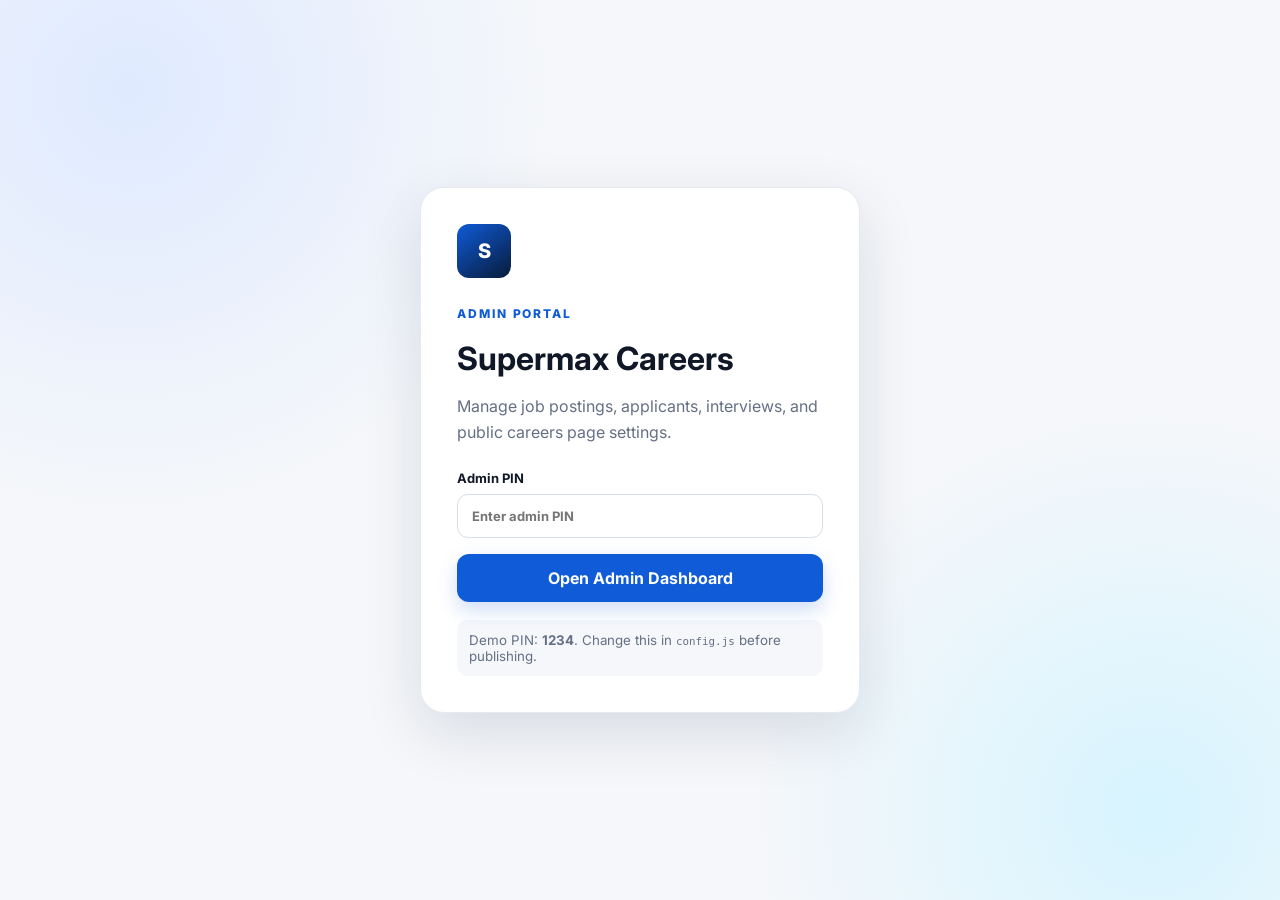
==== admin.html @ c65a0ff6 "Add files via upload" ====
<!DOCTYPE html>
<html lang="en">
<head>
  <meta charset="UTF-8" />
  <meta name="viewport" content="width=device-width, initial-scale=1.0" />
  <title>Supermax Careers Admin</title>
  <link rel="preconnect" href="https://fonts.googleapis.com">
  <link rel="preconnect" href="https://fonts.gstatic.com" crossorigin>
  <link href="https://fonts.googleapis.com/css2?family=Inter:wght@400;500;600;700;800&display=swap" rel="stylesheet">
  <link rel="stylesheet" href="styles.css" />
</head>
<body class="admin-body">
  <div id="loginScreen" class="admin-login">
    <div class="login-card">
      <div class="brand-logo login-logo"><img id="loginLogo" alt="Company logo" /></div>
      <span class="eyebrow dark">ADMIN PORTAL</span>
      <h1>Supermax Careers</h1>
      <p>Manage job postings, applicants, interviews, and public careers page settings.</p>
      <form id="loginForm">
        <label>Admin PIN<input class="input" id="adminPin" type="password" placeholder="Enter admin PIN" required /></label>
        <button class="btn btn-full" type="submit">Open Admin Dashboard</button>
        <p id="loginError" class="form-error hidden"></p>
      </form>
      <small class="demo-note">Demo PIN: <strong>1234</strong>. Change this in <code>config.js</code> before publishing.</small>
    </div>
  </div>

  <div id="adminApp" class="admin-shell hidden">
    <aside class="admin-sidebar">
      <div class="brand admin-brand">
        <div class="brand-logo"><img id="adminLogo" alt="Company logo" /></div>
        <div><strong id="adminCompanyName">Supermax</strong><span>Careers Admin</span></div>
      </div>
      <nav class="admin-nav">
        <button class="nav-item active" data-view="dashboard">◫ <span>Dashboard</span></button>
        <button class="nav-item" data-view="jobs">▣ <span>Job Postings</span></button>
        <button class="nav-item" data-view="applicants">◎ <span>Applicants</span></button>
        <button class="nav-item" data-view="settings">⚙ <span>Settings</span></button>
      </nav>
      <div class="sidebar-bottom">
        <a href="index.html" target="_blank">↗ View Careers Page</a>
        <button id="logoutBtn">⎋ Log out</button>
      </div>
    </aside>

    <main class="admin-main">
      <header class="admin-topbar">
        <div>
          <p class="admin-kicker">RECRUITMENT WORKSPACE</p>
          <h1 id="adminPageTitle">Dashboard</h1>
        </div>
        <div class="admin-date" id="adminDate"></div>
      </header>

      <section id="view-dashboard" class="admin-view">
        <div id="statsGrid" class="stats-grid"></div>
        <div class="admin-grid-two">
          <div class="panel">
            <div class="panel-head"><div><h2>Recent Applicants</h2><p>Latest submitted applications</p></div><button class="text-button" data-go="applicants">View all →</button></div>
            <div id="recentApplicants"></div>
          </div>
          <div class="panel">
            <div class="panel-head"><div><h2>Hiring Pipeline</h2><p>Applicants by current status</p></div></div>
            <div id="pipelineChart" class="pipeline-chart"></div>
          </div>
        </div>
      </section>

      <section id="view-jobs" class="admin-view hidden">
        <div class="view-actions">
          <div><h2>Job Postings</h2><p>Create and manage active roles shown on the public careers page.</p></div>
          <button id="addJobBtn" class="btn">+ Add Job Posting</button>
        </div>
        <div class="panel">
          <div class="table-wrap">
            <table class="admin-table"><thead><tr><th>Job Title</th><th>Department</th><th>Location</th><th>Status</th><th>Applicants</th><th>Actions</th></tr></thead><tbody id="jobsTableBody"></tbody></table>
          </div>
        </div>
      </section>

      <section id="view-applicants" class="admin-view hidden">
        <div class="view-actions">
          <div><h2>Applicants</h2><p>Review applications, update status, and schedule interviews.</p></div>
          <div class="inline-filters">
            <input id="applicantSearch" class="input" placeholder="Search applicant..." />
            <select id="applicantStatusFilter" class="input"><option value="">All statuses</option></select>
          </div>
        </div>
        <div class="panel">
          <div class="table-wrap">
            <table class="admin-table"><thead><tr><th>Applicant</th><th>Position</th><th>Applied</th><th>Status</th><th>Tracking ID</th><th></th></tr></thead><tbody id="applicantsTableBody"></tbody></table>
          </div>
        </div>
      </section>

      <section id="view-settings" class="admin-view hidden">
        <div class="view-actions"><div><h2>Careers Page Settings</h2><p>Update the company identity and public careers page content.</p></div></div>
        <form id="settingsForm" class="panel settings-form">
          <div class="settings-grid">
            <label>Company Logo<input class="input" id="settingLogo" type="file" accept="image/*" /><small>PNG/JPG recommended. In demo mode, logo is stored in this browser.</small></label>
            <label>Company Name<input class="input" id="settingCompanyName" required /></label>
            <label>Careers Hero Title<input class="input" id="settingHeroTitle" /></label>
            <label>Careers Hero Subtitle<textarea class="input" id="settingHeroSubtitle" rows="3"></textarea></label>
            <label>About Title<input class="input" id="settingAboutTitle" /></label>
            <label>Company Description<textarea class="input" id="settingDescription" rows="5"></textarea></label>
            <label>Address<input class="input" id="settingAddress" /></label>
            <label>Contact Number<input class="input" id="settingContact" /></label>
            <label>HR Notification Email<input class="input" id="settingHrEmail" type="email" placeholder="hr@company.com" /><small>Receives a notification for every new application.</small></label>
            <label>Facebook / Messenger Link<input class="input" id="settingFacebookLink" type="url" placeholder="https://m.me/yourpage" /><small>This controls the floating chat button on the public careers page.</small></label>
          </div>
          <button class="btn" type="submit">Save Settings</button>
          <span id="settingsSaved" class="saved-message hidden">Settings saved.</span>
        </form>
      </section>
    </main>
  </div>

  <div id="jobEditorModal" class="modal hidden">
    <div class="modal-backdrop" data-close-job-editor></div>
    <div class="modal-panel modal-wide">
      <button class="modal-close" data-close-job-editor>×</button>
      <div class="modal-heading"><span class="eyebrow dark">JOB POSTING</span><h2 id="jobEditorTitle">Add Job Posting</h2></div>
      <form id="jobEditorForm" class="application-form">
        <input type="hidden" id="jobEditId" />
        <div class="form-grid">
          <label>Job Title *<input class="input" id="jobTitle" required /></label>
          <label>Department *<input class="input" id="jobDepartmentInput" required /></label>
          <label>Location *<input class="input" id="jobLocation" required /></label>
          <label>Employment Type<select class="input" id="jobType"><option>Full-time</option><option>Part-time</option><option>Contract</option><option>Internship</option></select></label>
          <label>Salary Range<input class="input" id="jobSalary" placeholder="Optional" /></label>
          <label>Status<select class="input" id="jobStatus"><option value="active">Active</option><option value="closed">Closed</option><option value="draft">Draft</option></select></label>
        </div>
        <label>Job Description<textarea class="input" id="jobDescription" rows="5" required></textarea></label>
        <label>Qualifications<textarea class="input" id="jobQualifications" rows="7" placeholder="One qualification per line" required></textarea></label>
        <label>Responsibilities<textarea class="input" id="jobResponsibilities" rows="7" placeholder="One responsibility per line"></textarea></label>
        <button class="btn btn-full" type="submit">Save Job Posting</button>
      </form>
    </div>
  </div>

  <div id="applicantModal" class="modal hidden">
    <div class="modal-backdrop" data-close-applicant></div>
    <div class="modal-panel modal-wide applicant-panel">
      <button class="modal-close" data-close-applicant>×</button>
      <div id="applicantDetails"></div>
    </div>
  </div>

  <script src="config.js"></script>
  <script src="app.js"></script>
  <script src="admin.js"></script>
</body>
</html>
---- styles.css ----
:root{
  --ink:#101827;--muted:#657085;--line:#e6eaf0;--soft:#f5f7fa;--white:#fff;
  --primary:#0f5bd8;--primary-dark:#0b3f9a;--navy:#081b3a;--success:#0e9f6e;
  --warning:#d97706;--danger:#d92d20;--radius:20px;--shadow:0 20px 60px rgba(8,27,58,.12)
}
*{box-sizing:border-box}html{scroll-behavior:smooth}body{margin:0;font-family:Inter,Arial,sans-serif;color:var(--ink);background:#fff}button,input,select,textarea{font:inherit}button{cursor:pointer}a{color:inherit;text-decoration:none}.hidden{display:none!important}
.topbar{height:76px;padding:0 5vw;display:flex;align-items:center;justify-content:space-between;gap:24px;background:rgba(255,255,255,.94);backdrop-filter:blur(10px);position:sticky;top:0;z-index:40;border-bottom:1px solid var(--line)}
.brand{display:flex;align-items:center;gap:12px}.brand-logo{width:42px;height:42px;border-radius:12px;background:linear-gradient(145deg,var(--primary),var(--navy));display:grid;place-items:center;overflow:hidden;flex:0 0 auto}.brand-logo img{width:100%;height:100%;object-fit:contain}.brand-logo img:not([src]),.brand-logo img[src=""]{display:none}.brand-logo:has(img:not([src])),.brand-logo:has(img[src=""]){position:relative}.brand-logo:has(img:not([src])):after,.brand-logo:has(img[src=""]):after{content:"S";color:#fff;font-weight:800;font-size:20px}
.brand strong{display:block;font-size:14px;line-height:1.2}.brand span{font-size:12px;color:var(--muted)}.topbar nav{display:flex;gap:28px;font-size:14px;font-weight:600}.topbar nav a:hover{color:var(--primary)}
.btn{border:0;border-radius:12px;background:var(--primary);color:#fff;font-weight:700;padding:14px 20px;display:inline-flex;align-items:center;justify-content:center;transition:.2s;box-shadow:0 8px 20px rgba(15,91,216,.2)}.btn:hover{background:var(--primary-dark);transform:translateY(-1px)}.btn-small{padding:10px 15px;font-size:13px}.btn-ghost{background:rgba(255,255,255,.08);box-shadow:none;border:1px solid rgba(255,255,255,.28)}.btn-ghost:hover{background:rgba(255,255,255,.14)}.btn-ghost-dark{color:var(--primary);background:#fff;border:1px solid #d7e2f6;box-shadow:none}.btn-full{width:100%}
.hero{min-height:660px;padding:88px 7vw;display:grid;grid-template-columns:minmax(0,1.2fr) minmax(330px,.65fr);align-items:center;gap:60px;position:relative;overflow:hidden;background:linear-gradient(125deg,#06152f 0%,#092b66 56%,#0f5bd8 120%);color:#fff}.hero-content,.hero-card{position:relative;z-index:2}.hero-glow{position:absolute;border-radius:50%;filter:blur(8px);opacity:.35}.hero-glow-a{width:460px;height:460px;background:#2474ff;right:-80px;top:-180px}.hero-glow-b{width:300px;height:300px;background:#47d7ff;left:30%;bottom:-210px}.eyebrow{display:inline-block;font-size:12px;font-weight:800;letter-spacing:.16em;color:#82afff;margin-bottom:18px}.eyebrow.dark{color:var(--primary)}.hero h1{font-size:clamp(42px,6vw,76px);line-height:1.02;max-width:760px;margin:0 0 24px;letter-spacing:-.045em}.hero-content>p{font-size:18px;line-height:1.75;color:#d6e2f6;max-width:720px;margin:0 0 34px}.hero-actions{display:flex;gap:14px;flex-wrap:wrap}.hero-trust{display:flex;gap:20px;flex-wrap:wrap;margin-top:28px;color:#cbd8eb;font-size:13px}.hero-card{border:1px solid rgba(255,255,255,.16);background:rgba(255,255,255,.08);backdrop-filter:blur(16px);border-radius:24px;padding:28px;box-shadow:var(--shadow)}.mini-label{font-size:11px;font-weight:800;letter-spacing:.15em;color:#8db8ff;margin-bottom:16px}.hero-job-list{display:flex;flex-direction:column}.hero-job{padding:16px 0;border-bottom:1px solid rgba(255,255,255,.12)}.hero-job strong{font-size:16px;display:block}.hero-job span{font-size:12px;color:#cad6e8;margin-top:5px;display:block}.text-link{display:inline-block;margin-top:20px;color:#fff;font-weight:700;font-size:14px}
.section{padding:90px 7vw}.section-alt{background:var(--soft)}.section-head{display:flex;justify-content:space-between;gap:40px;align-items:end;margin-bottom:36px}.section h2{font-size:42px;line-height:1.1;letter-spacing:-.035em;margin:0 0 14px}.section-head p,.about-grid p,.track-layout>div>p{color:var(--muted);line-height:1.7;margin:0}.job-filter-wrap{display:flex;gap:10px;min-width:420px}.input{width:100%;border:1px solid #d9dfe8;border-radius:11px;padding:13px 14px;background:#fff;color:var(--ink);outline:none}.input:focus{border-color:#7aa7f4;box-shadow:0 0 0 4px rgba(15,91,216,.1)}textarea.input{resize:vertical}
.jobs-grid{display:grid;grid-template-columns:repeat(3,minmax(0,1fr));gap:20px}.job-card{border:1px solid var(--line);border-radius:18px;padding:25px;background:#fff;display:flex;flex-direction:column;transition:.2s;min-height:300px}.job-card:hover{transform:translateY(-4px);box-shadow:0 16px 40px rgba(8,27,58,.09);border-color:#c7d7f1}.job-badge{align-self:flex-start;background:#edf4ff;color:var(--primary);font-size:11px;font-weight:800;padding:7px 9px;border-radius:999px}.job-card h3{font-size:22px;margin:22px 0 10px}.job-meta{color:var(--muted);font-size:13px;display:flex;gap:12px;flex-wrap:wrap}.job-card p{color:var(--muted);line-height:1.6;font-size:14px;flex:1}.job-card .card-actions{display:flex;gap:10px}.job-card .card-actions .btn{flex:1}.outline-button{border:1px solid #d8e0eb;background:#fff;border-radius:12px;padding:12px 16px;font-weight:700;color:var(--ink)}.outline-button:hover{border-color:var(--primary);color:var(--primary)}.empty-state{text-align:center;padding:50px;color:var(--muted);border:1px dashed #cfd6df;border-radius:18px}
.track-layout{display:grid;grid-template-columns:1fr 1fr;gap:70px;align-items:center}.track-form{display:flex;gap:10px;margin-top:26px}.track-form .input{flex:1}.helper{font-size:12px!important;color:var(--muted)!important;margin-top:12px!important}.track-card{background:#fff;border:1px solid var(--line);border-radius:22px;padding:30px;box-shadow:0 16px 40px rgba(8,27,58,.07)}.track-placeholder{text-align:center;padding:60px 30px}.track-icon{width:60px;height:60px;margin:0 auto 16px;border-radius:18px;background:#edf4ff;color:var(--primary);display:grid;place-items:center;font-size:28px}.track-card h3{margin:0 0 8px}.track-card p{color:var(--muted);line-height:1.6}.status-head{display:flex;justify-content:space-between;gap:20px;align-items:start;margin-bottom:26px}.status-pill{font-size:11px;font-weight:800;padding:8px 10px;border-radius:999px;background:#edf4ff;color:var(--primary);white-space:nowrap}.status-meta{font-size:13px;color:var(--muted)}.timeline{position:relative;margin-top:20px}.timeline-item{display:grid;grid-template-columns:28px 1fr;gap:14px;position:relative;padding-bottom:22px}.timeline-item:not(:last-child):before{content:"";position:absolute;left:13px;top:25px;bottom:-2px;width:2px;background:#dfe5ed}.timeline-dot{width:28px;height:28px;border-radius:50%;background:#e9edf3;display:grid;place-items:center;color:#96a0ae;font-size:13px;z-index:1}.timeline-item.done .timeline-dot,.timeline-item.current .timeline-dot{background:var(--primary);color:#fff}.timeline-item.done:not(:last-child):before{background:var(--primary)}.timeline-content strong{font-size:14px}.timeline-content p{font-size:12px;margin:4px 0 0}.interview-box{margin-top:20px;border:1px solid #cfe0ff;background:#f3f7ff;padding:18px;border-radius:14px}.interview-box h4{margin:0 0 10px;color:var(--primary)}.interview-box p{margin:4px 0;font-size:13px}
.about-grid{display:grid;grid-template-columns:.8fr 1.2fr;gap:70px}.info-list{margin-top:30px;border-top:1px solid var(--line)}.info-list div{display:grid;grid-template-columns:120px 1fr;padding:18px 0;border-bottom:1px solid var(--line);gap:20px}.info-list span{font-size:13px;color:var(--muted)}.info-list strong{font-size:14px}
footer{padding:38px 7vw;border-top:1px solid var(--line);display:flex;justify-content:space-between;align-items:center;color:var(--muted);font-size:13px}
.modal{position:fixed;inset:0;z-index:100;display:grid;place-items:center;padding:20px}.modal-backdrop{position:absolute;inset:0;background:rgba(3,12,27,.66);backdrop-filter:blur(4px)}.modal-panel{position:relative;z-index:1;width:min(720px,100%);max-height:92vh;overflow:auto;background:#fff;border-radius:22px;padding:34px;box-shadow:0 30px 100px rgba(0,0,0,.3)}.modal-wide{width:min(950px,100%)}.modal-close{position:absolute;right:18px;top:14px;border:0;background:transparent;font-size:28px;color:#737d8c}.modal-heading{padding-right:40px;margin-bottom:24px}.modal-heading h2{font-size:34px;margin:0 0 10px}.modal-heading p{color:var(--muted)}.job-detail-meta{display:flex;gap:10px;flex-wrap:wrap;margin:18px 0 30px}.meta-chip{background:var(--soft);border:1px solid var(--line);border-radius:999px;padding:8px 11px;font-size:12px;color:#556174}.job-section{margin-top:26px}.job-section h3{font-size:17px}.job-section p,.job-section li{color:var(--muted);line-height:1.7;font-size:14px}.job-section ul{padding-left:20px}.application-form{display:flex;flex-direction:column;gap:18px}.application-form label,.settings-form label,.login-card label{font-size:13px;font-weight:700;display:flex;flex-direction:column;gap:8px}.form-grid{display:grid;grid-template-columns:1fr 1fr;gap:16px}.resume-field small,.settings-form small{font-weight:400;color:var(--muted)}.consent{flex-direction:row!important;align-items:flex-start;font-weight:500!important;line-height:1.5}.consent input{margin-top:4px}.form-error{color:var(--danger);font-size:13px;margin:0}.success-panel{text-align:center;width:min(540px,100%)}.success-icon{width:68px;height:68px;border-radius:50%;background:#e7f8f2;color:var(--success);font-size:34px;display:grid;place-items:center;margin:0 auto 22px}.tracking-code-box{background:var(--soft);border:1px solid var(--line);border-radius:16px;padding:20px;margin:22px 0;display:flex;flex-direction:column;align-items:center;gap:10px}.tracking-code-box span{font-size:11px;font-weight:700;color:var(--muted);text-transform:uppercase;letter-spacing:.12em}.tracking-code-box strong{font-size:26px;color:var(--primary);letter-spacing:.04em}

/* ADMIN */
.admin-body{background:#f3f5f8}.admin-login{min-height:100vh;display:grid;place-items:center;padding:24px;background:radial-gradient(circle at 10% 10%,#dfeaff,transparent 30%),radial-gradient(circle at 90% 90%,#d7f4ff,transparent 28%),#f5f7fa}.login-card{width:min(440px,100%);background:#fff;border:1px solid var(--line);border-radius:24px;padding:36px;box-shadow:var(--shadow)}.login-logo{width:54px;height:54px;margin-bottom:24px}.login-card h1{margin:0 0 10px;font-size:32px}.login-card>p{color:var(--muted);line-height:1.6;margin-bottom:24px}.login-card form{display:flex;flex-direction:column;gap:16px}.demo-note{display:block;margin-top:18px;color:var(--muted);background:var(--soft);padding:12px;border-radius:10px}.admin-shell{min-height:100vh;display:grid;grid-template-columns:250px 1fr}.admin-sidebar{background:var(--navy);color:#fff;padding:24px 18px;position:fixed;left:0;top:0;bottom:0;width:250px;display:flex;flex-direction:column}.admin-brand{padding:0 8px 24px;border-bottom:1px solid rgba(255,255,255,.1)}.admin-brand span{color:#94a8c9}.admin-nav{display:flex;flex-direction:column;gap:6px;padding-top:22px}.nav-item{border:0;background:transparent;color:#aebbd1;border-radius:10px;padding:13px 14px;text-align:left;font-weight:600;display:flex;gap:12px}.nav-item.active,.nav-item:hover{background:rgba(255,255,255,.1);color:#fff}.sidebar-bottom{margin-top:auto;border-top:1px solid rgba(255,255,255,.1);padding-top:14px;display:flex;flex-direction:column}.sidebar-bottom a,.sidebar-bottom button{color:#aebbd1;background:transparent;border:0;text-align:left;padding:11px 10px;font-size:13px}.sidebar-bottom a:hover,.sidebar-bottom button:hover{color:#fff}.admin-main{grid-column:2;padding:0 34px 50px}.admin-topbar{height:104px;display:flex;align-items:center;justify-content:space-between}.admin-kicker{font-size:10px;font-weight:800;color:var(--primary);letter-spacing:.15em;margin:0 0 5px}.admin-topbar h1{margin:0;font-size:28px}.admin-date{font-size:13px;color:var(--muted)}.stats-grid{display:grid;grid-template-columns:repeat(5,1fr);gap:14px;margin-bottom:20px}.stat-card{background:#fff;border:1px solid var(--line);border-radius:16px;padding:20px}.stat-card span{font-size:12px;color:var(--muted);display:block;margin-bottom:13px}.stat-card strong{font-size:30px}.admin-grid-two{display:grid;grid-template-columns:1.35fr .65fr;gap:20px}.panel{background:#fff;border:1px solid var(--line);border-radius:18px;padding:22px}.panel-head,.view-actions{display:flex;justify-content:space-between;align-items:center;gap:20px;margin-bottom:20px}.panel-head h2,.view-actions h2{margin:0 0 5px;font-size:19px}.panel-head p,.view-actions p{margin:0;color:var(--muted);font-size:13px}.text-button{background:transparent;border:0;color:var(--primary);font-weight:700}.recent-row{display:grid;grid-template-columns:42px 1fr auto;gap:12px;align-items:center;padding:13px 0;border-top:1px solid var(--line)}.avatar{width:42px;height:42px;border-radius:12px;background:#eaf1ff;color:var(--primary);display:grid;place-items:center;font-weight:800}.recent-row strong{font-size:13px;display:block}.recent-row span{font-size:11px;color:var(--muted)}.pipeline-row{margin-bottom:17px}.pipeline-label{display:flex;justify-content:space-between;font-size:12px;margin-bottom:7px}.pipeline-bar{height:8px;background:#e9edf3;border-radius:999px;overflow:hidden}.pipeline-fill{height:100%;background:linear-gradient(90deg,var(--primary),#48a1ff);border-radius:999px}.table-wrap{overflow:auto}.admin-table{width:100%;border-collapse:collapse;min-width:760px}.admin-table th{text-align:left;font-size:11px;text-transform:uppercase;letter-spacing:.06em;color:#7c8797;padding:12px;border-bottom:1px solid var(--line)}.admin-table td{padding:15px 12px;border-bottom:1px solid var(--line);font-size:13px;vertical-align:middle}.admin-table tr:last-child td{border-bottom:0}.table-primary strong{display:block}.table-primary span{font-size:11px;color:var(--muted)}.table-action{border:0;background:#f0f4fa;color:var(--ink);border-radius:8px;padding:8px 10px;font-weight:700;font-size:12px}.table-action:hover{color:var(--primary)}.status-tag{display:inline-flex;padding:6px 9px;border-radius:999px;font-size:10px;font-weight:800;background:#eef2f6;color:#5e6979}.status-tag.active,.status-tag.hired{background:#e6f8f1;color:#087a53}.status-tag.closed,.status-tag.not-selected{background:#feeeee;color:#b42318}.status-tag.for-interview,.status-tag.shortlisted{background:#fff5e5;color:#b35b00}.status-tag.under-review,.status-tag.final-review{background:#edf4ff;color:#1558bb}.inline-filters{display:flex;gap:10px;min-width:420px}.settings-form{max-width:900px}.settings-grid{display:grid;grid-template-columns:1fr 1fr;gap:18px;margin-bottom:20px}.saved-message{color:var(--success);font-size:13px;margin-left:12px}.applicant-panel{width:min(1000px,100%)}.applicant-head{display:flex;justify-content:space-between;gap:20px;margin-bottom:25px}.applicant-head h2{margin:6px 0}.applicant-head p{margin:0;color:var(--muted);font-size:13px}.applicant-grid{display:grid;grid-template-columns:1fr 340px;gap:24px}.detail-card{border:1px solid var(--line);border-radius:14px;padding:18px;margin-bottom:14px}.detail-card h3{font-size:14px;margin:0 0 14px}.detail-list{display:grid;grid-template-columns:1fr 1fr;gap:14px}.detail-item span{display:block;font-size:10px;text-transform:uppercase;color:#8993a2;letter-spacing:.06em;margin-bottom:5px}.detail-item strong{font-size:13px}.detail-card p{font-size:13px;color:var(--muted);line-height:1.6}.admin-form-stack{display:flex;flex-direction:column;gap:14px}.resume-link{display:flex;justify-content:center;padding:12px;border:1px solid #d6e2f5;color:var(--primary);border-radius:10px;font-weight:700;font-size:13px}.danger-button{border:1px solid #ffd0cc;background:#fff;color:var(--danger);border-radius:10px;padding:11px;font-weight:700}.danger-button:hover{background:#fff2f1}
@media(max-width:1000px){.hero{grid-template-columns:1fr}.hero-card{max-width:650px}.jobs-grid{grid-template-columns:repeat(2,1fr)}.stats-grid{grid-template-columns:repeat(3,1fr)}.admin-grid-two{grid-template-columns:1fr}.applicant-grid{grid-template-columns:1fr}.admin-shell{grid-template-columns:82px 1fr}.admin-sidebar{width:82px}.admin-brand div:last-child,.nav-item span{display:none}.admin-main{grid-column:2}.sidebar-bottom a,.sidebar-bottom button{font-size:0}.sidebar-bottom a:before{content:"↗";font-size:18px}.sidebar-bottom button:before{content:"⎋";font-size:18px}}
@media(max-width:720px){.topbar{height:68px;padding:0 18px}.topbar nav,.topbar>.btn{display:none}.brand strong{max-width:220px;font-size:12px}.hero{padding:70px 20px;min-height:auto;gap:35px}.hero h1{font-size:44px}.hero-content>p{font-size:16px}.section{padding:65px 20px}.section h2{font-size:34px}.section-head{display:block}.job-filter-wrap,.inline-filters{min-width:0;width:100%;margin-top:20px;flex-direction:column}.jobs-grid{grid-template-columns:1fr}.track-layout,.about-grid{grid-template-columns:1fr;gap:40px}.track-form{flex-direction:column}.form-grid,.settings-grid{grid-template-columns:1fr}.modal{padding:8px}.modal-panel{padding:26px 20px}.modal-heading h2{font-size:27px}.status-head{flex-direction:column}.info-list div{grid-template-columns:1fr;gap:6px}footer{flex-direction:column;gap:20px;text-align:center}.admin-shell{display:block}.admin-sidebar{position:static;width:100%;height:auto;padding:12px 15px;display:block}.admin-brand{border:0;padding:0 0 10px}.admin-brand div:last-child{display:block}.admin-nav{flex-direction:row;overflow:auto;padding:0}.nav-item{white-space:nowrap}.nav-item span{display:inline}.sidebar-bottom{display:none}.admin-main{padding:0 15px 40px}.admin-topbar{height:90px}.admin-date{display:none}.stats-grid{grid-template-columns:repeat(2,1fr)}.view-actions{align-items:flex-start;flex-direction:column}.panel{padding:16px}.applicant-head{flex-direction:column}.detail-list{grid-template-columns:1fr}}


.success-email-note{font-size:13px;color:var(--muted);margin:-2px 0 0}
.messenger-chat{position:fixed;right:24px;bottom:24px;z-index:55;display:flex;align-items:center;gap:10px;background:#0866ff;color:#fff;padding:12px 16px;border-radius:999px;box-shadow:0 16px 35px rgba(8,102,255,.32);transition:.2s}
.messenger-chat:hover{transform:translateY(-2px);background:#0554d8}
.messenger-icon{width:34px;height:34px;border-radius:50%;background:rgba(255,255,255,.16);display:grid;place-items:center;font-size:18px}
.messenger-text{display:flex;flex-direction:column;line-height:1.15}.messenger-text strong{font-size:13px}.messenger-text small{font-size:10px;color:#dce9ff;margin-top:3px}
@media(max-width:720px){.messenger-chat{right:15px;bottom:15px;padding:11px}.messenger-text{display:none}.messenger-icon{width:38px;height:38px}}
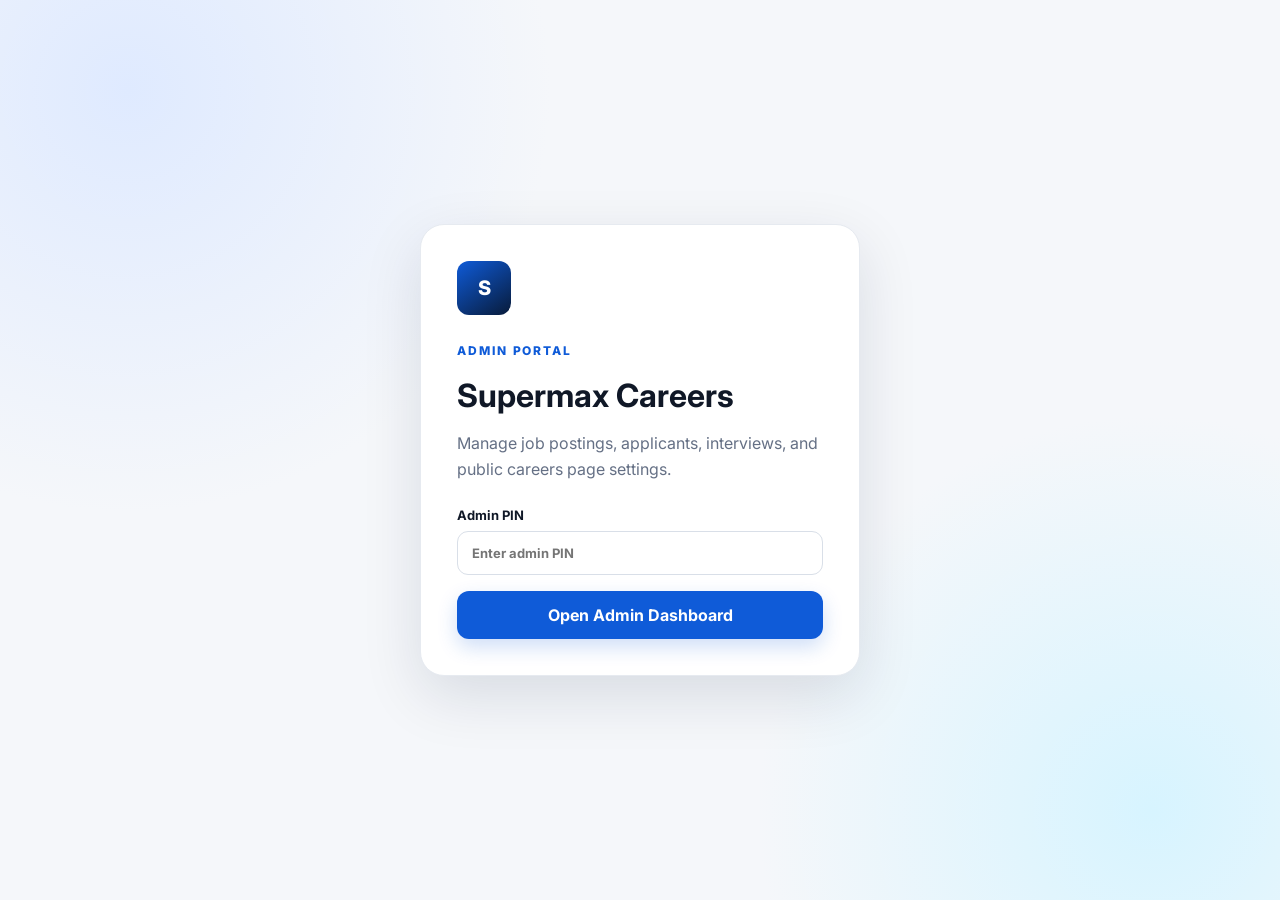
==== commit 0da10c66: "Update admin.html" ====
--- a/admin.html
+++ b/admin.html
@@ -21,7 +21,7 @@
         <button class="btn btn-full" type="submit">Open Admin Dashboard</button>
         <p id="loginError" class="form-error hidden"></p>
       </form>
-      <small class="demo-note">Demo PIN: <strong>1234</strong>. Change this in <code>config.js</code> before publishing.</small>
+     
     </div>
   </div>
 
@@ -97,7 +97,7 @@
         <div class="view-actions"><div><h2>Careers Page Settings</h2><p>Update the company identity and public careers page content.</p></div></div>
         <form id="settingsForm" class="panel settings-form">
           <div class="settings-grid">
-            <label>Company Logo<input class="input" id="settingLogo" type="file" accept="image/*" /><small>PNG/JPG recommended. In demo mode, logo is stored in this browser.</small></label>
+            <label>Company Logo<input class="input" id="settingLogo" type="file" accept="image/*" /><small>PNG/JPG recommended. Live mode stores the logo in Google Drive; demo mode stores it in this browser.</small></label>
             <label>Company Name<input class="input" id="settingCompanyName" required /></label>
             <label>Careers Hero Title<input class="input" id="settingHeroTitle" /></label>
             <label>Careers Hero Subtitle<textarea class="input" id="settingHeroSubtitle" rows="3"></textarea></label>
@@ -107,6 +107,8 @@
             <label>Contact Number<input class="input" id="settingContact" /></label>
             <label>HR Notification Email<input class="input" id="settingHrEmail" type="email" placeholder="hr@company.com" /><small>Receives a notification for every new application.</small></label>
             <label>Facebook / Messenger Link<input class="input" id="settingFacebookLink" type="url" placeholder="https://m.me/yourpage" /><small>This controls the floating chat button on the public careers page.</small></label>
+            <label>Google Maps Share Link<input class="input" id="settingMapsLink" type="url" value="https://maps.app.goo.gl/k6s9dzqoc3AuiTNH6" placeholder="https://maps.app.goo.gl/..." /><small>Used by the Open in Google Maps and interview directions buttons.</small></label>
+            <label>Google Maps Embed Link<input class="input" id="settingMapsEmbedUrl" type="url" value="https://www.google.com/maps?q=14.7031475,120.9715062&z=17&output=embed" placeholder="https://www.google.com/maps?...&output=embed" /><small>Used for the map displayed on the public Careers page.</small></label>
           </div>
           <button class="btn" type="submit">Save Settings</button>
           <span id="settingsSaved" class="saved-message hidden">Settings saved.</span>
